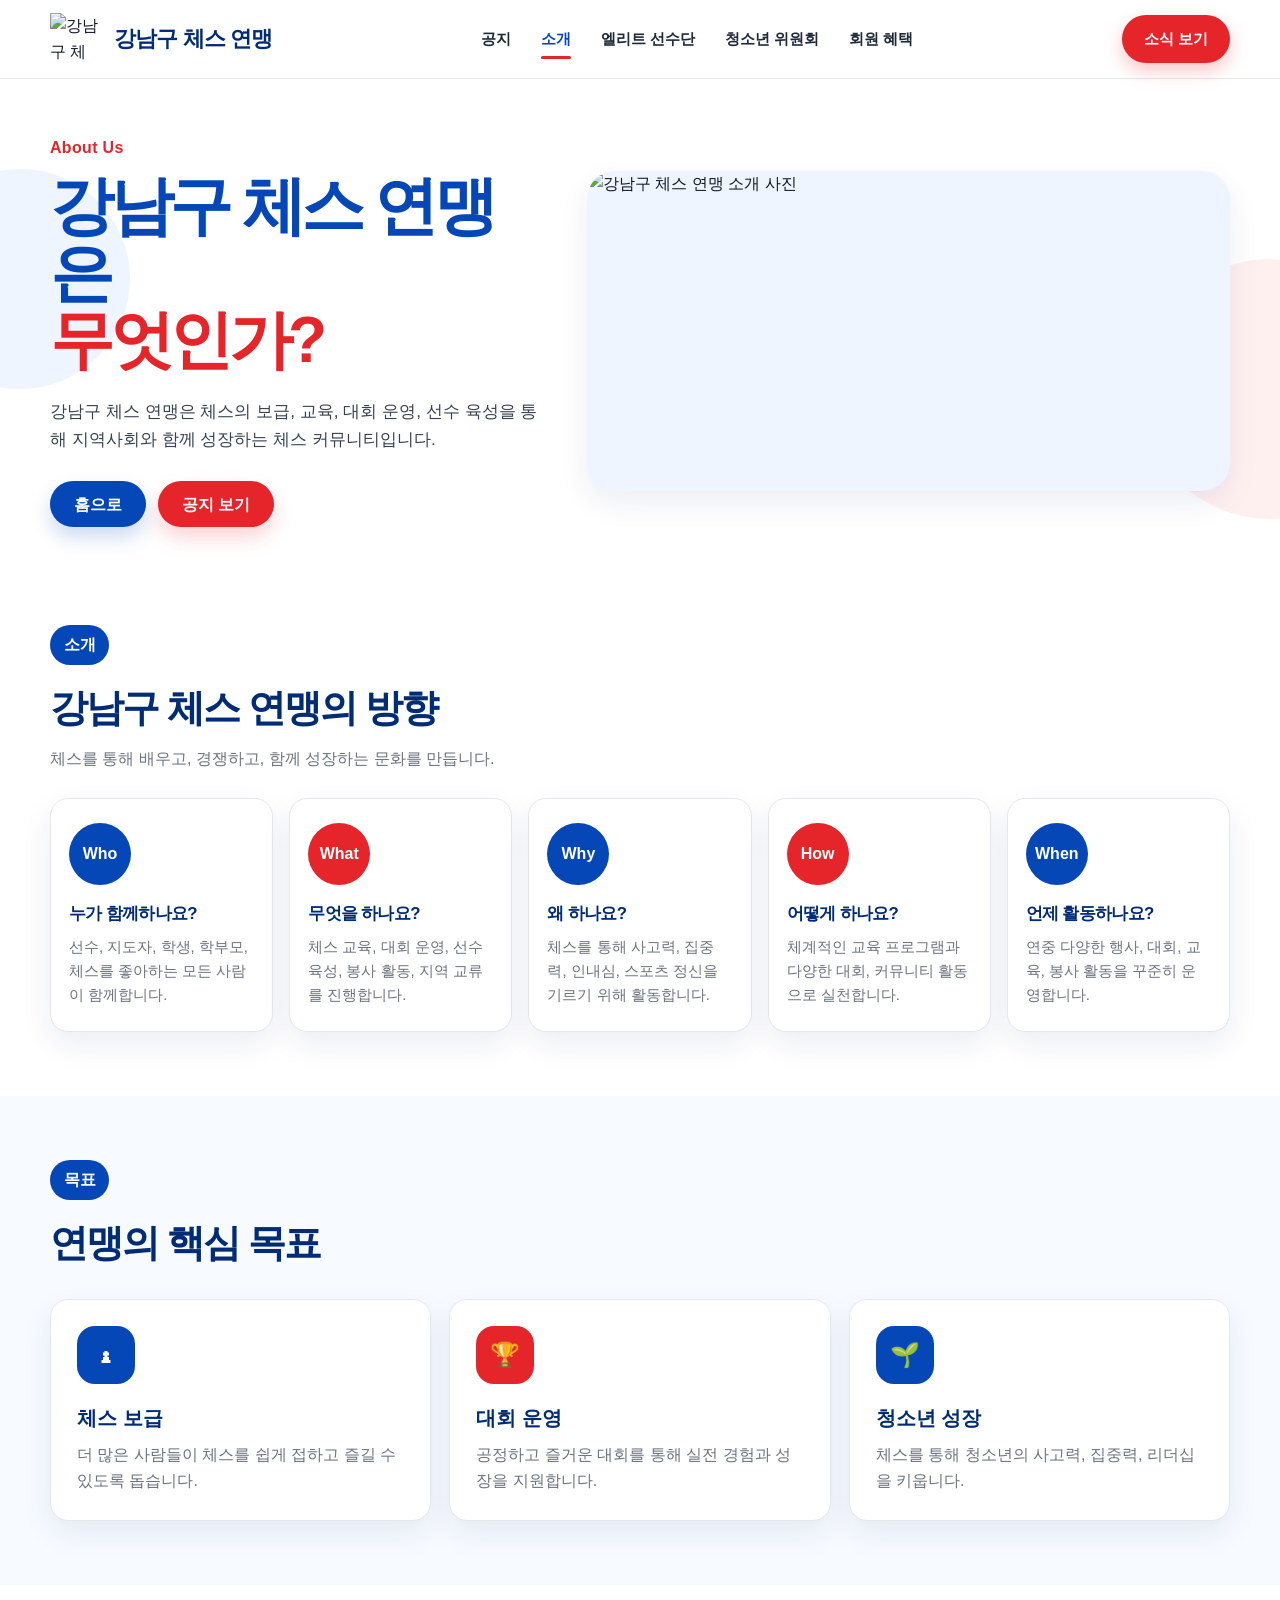
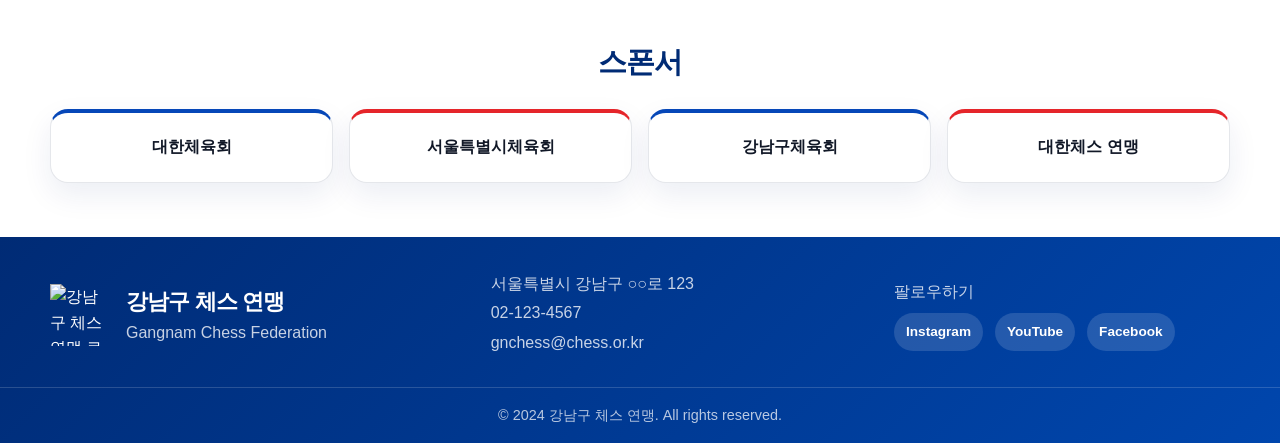
==== about.html @ 5c148f19 "basic homepagestructure" ====
<!DOCTYPE html>
<html lang="ko">
<head>
  <meta charset="UTF-8" />
  <meta name="viewport" content="width=device-width, initial-scale=1.0" />

  <title>소개 | 강남구 체스 연맹</title>

  <link rel="stylesheet" href="style.css" />
  <script defer src="script.js"></script>
</head>

<body>
  <header class="header">
    <div class="container header-inner">
      <a href="index.html" class="logo-area">
        <img src="images/logo.png" alt="강남구 체스 연맹 로고" class="logo" />
        <span class="site-title">강남구 체스 연맹</span>
      </a>

      <nav class="nav">
        <a href="notice.html">공지</a>
        <a href="about.html" class="active">소개</a>
        <a href="elite.html">엘리트 선수단</a>
        <a href="youth.html">청소년 위원회</a>
        <a href="benefits.html">회원 혜택</a>
      </nav>

      <a href="notice.html" class="header-btn">소식 보기</a>
    </div>
  </header>

  <main>
    <section class="home">
      <div class="container home-inner">
        <div class="home-text">
          <p class="eyebrow">About Us</p>

          <h1>
            강남구 체스 연맹은<br />
            <span>무엇인가?</span>
          </h1>

          <p class="home-description">
            강남구 체스 연맹은 체스의 보급, 교육, 대회 운영, 선수 육성을 통해
            지역사회와 함께 성장하는 체스 커뮤니티입니다.
          </p>

          <div class="home-buttons">
            <a href="index.html" class="btn btn-blue">홈으로</a>
            <a href="notice.html" class="btn btn-red">공지 보기</a>
          </div>
        </div>

        <div class="home-image">
          <img src="images/about.jpg" alt="강남구 체스 연맹 소개 사진" />
        </div>
      </div>
    </section>

    <section class="section about-section">
      <div class="container">
        <div class="section-header">
          <div>
            <p class="section-number">소개</p>
            <h2>강남구 체스 연맹의 방향</h2>
            <p class="section-description">
              체스를 통해 배우고, 경쟁하고, 함께 성장하는 문화를 만듭니다.
            </p>
          </div>
        </div>

        <div class="about-grid">
          <article class="about-card">
            <div class="icon-circle blue">Who</div>
            <h3>누가 함께하나요?</h3>
            <p>선수, 지도자, 학생, 학부모, 체스를 좋아하는 모든 사람이 함께합니다.</p>
          </article>

          <article class="about-card">
            <div class="icon-circle red">What</div>
            <h3>무엇을 하나요?</h3>
            <p>체스 교육, 대회 운영, 선수 육성, 봉사 활동, 지역 교류를 진행합니다.</p>
          </article>

          <article class="about-card">
            <div class="icon-circle blue">Why</div>
            <h3>왜 하나요?</h3>
            <p>체스를 통해 사고력, 집중력, 인내심, 스포츠 정신을 기르기 위해 활동합니다.</p>
          </article>

          <article class="about-card">
            <div class="icon-circle red">How</div>
            <h3>어떻게 하나요?</h3>
            <p>체계적인 교육 프로그램과 다양한 대회, 커뮤니티 활동으로 실천합니다.</p>
          </article>

          <article class="about-card">
            <div class="icon-circle blue">When</div>
            <h3>언제 활동하나요?</h3>
            <p>연중 다양한 행사, 대회, 교육, 봉사 활동을 꾸준히 운영합니다.</p>
          </article>
        </div>
      </div>
    </section>

    <section class="section benefits-section">
      <div class="container">
        <div class="section-header">
          <div>
            <p class="section-number">목표</p>
            <h2>연맹의 핵심 목표</h2>
          </div>
        </div>

        <div class="benefit-grid">
          <article class="benefit-card">
            <div class="benefit-icon blue">♟</div>
            <h3>체스 보급</h3>
            <p>더 많은 사람들이 체스를 쉽게 접하고 즐길 수 있도록 돕습니다.</p>
          </article>

          <article class="benefit-card">
            <div class="benefit-icon red">🏆</div>
            <h3>대회 운영</h3>
            <p>공정하고 즐거운 대회를 통해 실전 경험과 성장을 지원합니다.</p>
          </article>

          <article class="benefit-card">
            <div class="benefit-icon blue">🌱</div>
            <h3>청소년 성장</h3>
            <p>체스를 통해 청소년의 사고력, 집중력, 리더십을 키웁니다.</p>
          </article>
        </div>
      </div>
    </section>

    <section class="sponsors-section">
      <div class="container">
        <h2>스폰서</h2>

        <div class="sponsor-grid">
          <div class="sponsor-card">대한체육회</div>
          <div class="sponsor-card">서울특별시체육회</div>
          <div class="sponsor-card">강남구체육회</div>
          <div class="sponsor-card">대한체스 연맹</div>
        </div>
      </div>
    </section>
  </main>

  <footer class="footer">
    <div class="container footer-inner">
      <div class="footer-brand">
        <img src="images/logo.png" alt="강남구 체스 연맹 로고" />
        <div>
          <h2>강남구 체스 연맹</h2>
          <p>Gangnam Chess Federation</p>
        </div>
      </div>

      <div class="footer-info">
        <p>서울특별시 강남구 ○○로 123</p>
        <p>02-123-4567</p>
        <p>gnchess@chess.or.kr</p>
      </div>

      <div class="footer-social">
        <p>팔로우하기</p>
        <div>
          <a href="#">Instagram</a>
          <a href="#">YouTube</a>
          <a href="#">Facebook</a>
        </div>
      </div>
    </div>

    <div class="footer-bottom">
      <p>© 2024 강남구 체스 연맹. All rights reserved.</p>
    </div>
  </footer>
</body>
</html>
---- style.css ----
/* =========================
   Gangnam Chess Federation
   style.css
========================= */

:root {
  --blue: #0647b8;
  --blue-dark: #002b75;
  --blue-soft: #eef5ff;

  --red: #e5252a;
  --red-dark: #b9161c;
  --red-soft: #fff0f0;

  --black: #111827;
  --gray: #6b7280;
  --line: #e5e7eb;
  --white: #ffffff;

  --radius-sm: 12px;
  --radius-md: 18px;
  --radius-lg: 28px;

  --shadow: 0 12px 30px rgba(0, 43, 117, 0.08);
  --shadow-hover: 0 18px 45px rgba(0, 43, 117, 0.14);
}

* {
  box-sizing: border-box;
  margin: 0;
  padding: 0;
}

html {
  scroll-behavior: smooth;
}

body {
  font-family: "Pretendard", "Noto Sans KR", "Apple SD Gothic Neo", Arial, sans-serif;
  color: var(--black);
  background: #ffffff;
  line-height: 1.6;
}

img {
  display: block;
  width: 100%;
}

a {
  color: inherit;
  text-decoration: none;
}

ul {
  list-style: none;
}

.container {
  width: min(1180px, calc(100% - 40px));
  margin: 0 auto;
}

/* =========================
   Header
========================= */

.header {
  position: sticky;
  top: 0;
  z-index: 1000;
  background: rgba(255, 255, 255, 0.92);
  backdrop-filter: blur(14px);
  border-bottom: 1px solid var(--line);
}

.header-inner {
  height: 78px;
  display: flex;
  align-items: center;
  justify-content: space-between;
  gap: 28px;
}

.logo-area {
  display: flex;
  align-items: center;
  gap: 12px;
  flex-shrink: 0;
}

.logo {
  width: 52px;
  height: 52px;
  object-fit: contain;
}

.site-title {
  font-size: 1.35rem;
  font-weight: 900;
  color: var(--blue-dark);
  letter-spacing: -0.04em;
}

.nav {
  display: flex;
  align-items: center;
  gap: 30px;
  font-size: 0.95rem;
  font-weight: 700;
  color: #1f2937;
}

.nav a {
  position: relative;
  padding: 8px 0;
  transition: 0.2s ease;
}

.nav a::after {
  content: "";
  position: absolute;
  left: 50%;
  bottom: 0;
  width: 0;
  height: 3px;
  background: var(--red);
  border-radius: 99px;
  transform: translateX(-50%);
  transition: 0.2s ease;
}

.nav a:hover,
.nav a.active {
  color: var(--blue);
}

.nav a:hover::after,
.nav a.active::after {
  width: 100%;
}

.header-btn {
  background: var(--red);
  color: var(--white);
  padding: 12px 22px;
  border-radius: 999px;
  font-size: 0.95rem;
  font-weight: 800;
  box-shadow: 0 8px 18px rgba(229, 37, 42, 0.25);
  transition: 0.2s ease;
  white-space: nowrap;
}

.header-btn:hover {
  background: var(--red-dark);
  transform: translateY(-2px);
}

/* =========================
   Buttons
========================= */

.btn {
  display: inline-flex;
  align-items: center;
  justify-content: center;
  min-height: 46px;
  padding: 0 22px;
  border-radius: 999px;
  font-weight: 800;
  transition: 0.2s ease;
  border: 2px solid transparent;
}

.btn-blue {
  background: var(--blue);
  color: var(--white);
  box-shadow: 0 10px 20px rgba(6, 71, 184, 0.2);
}

.btn-blue:hover {
  background: var(--blue-dark);
  transform: translateY(-2px);
}

.btn-red {
  background: var(--red);
  color: var(--white);
  box-shadow: 0 10px 20px rgba(229, 37, 42, 0.2);
}

.btn-red:hover {
  background: var(--red-dark);
  transform: translateY(-2px);
}

.text-link {
  display: inline-flex;
  margin-top: 14px;
  font-weight: 800;
  color: var(--blue);
}

/* =========================
   Home
========================= */

.home {
  position: relative;
  padding: 56px 0 34px;
  overflow: hidden;
}

.home::before {
  content: "";
  position: absolute;
  top: 90px;
  left: -90px;
  width: 220px;
  height: 220px;
  background: var(--blue-soft);
  border-radius: 50%;
  z-index: -1;
}

.home::after {
  content: "";
  position: absolute;
  right: -120px;
  top: 180px;
  width: 260px;
  height: 260px;
  background: var(--red-soft);
  border-radius: 50%;
  z-index: -1;
}

.home-inner {
  display: grid;
  grid-template-columns: 0.95fr 1.25fr;
  align-items: center;
  gap: 48px;
}

.eyebrow {
  color: var(--red);
  font-weight: 900;
  margin-bottom: 12px;
  letter-spacing: 0.02em;
}

.home h1 {
  font-size: clamp(2.5rem, 5vw, 5.2rem);
  line-height: 1.05;
  letter-spacing: -0.07em;
  color: var(--blue);
  margin-bottom: 24px;
}

.home h1 span {
  color: var(--red);
}

.home-description {
  max-width: 520px;
  color: #374151;
  font-size: 1.08rem;
  margin-bottom: 28px;
}

.home-buttons {
  display: flex;
  gap: 12px;
  flex-wrap: wrap;
}

.home-image {
  border-radius: var(--radius-lg);
  overflow: hidden;
  box-shadow: var(--shadow);
  min-height: 320px;
  background: var(--blue-soft);
}

.home-image img {
  height: 100%;
  min-height: 320px;
  object-fit: cover;
}

/* =========================
   Section Common
========================= */

.section {
  padding: 64px 0;
}

.section-header {
  display: flex;
  justify-content: space-between;
  align-items: end;
  gap: 24px;
  margin-bottom: 26px;
}

.section-number {
  display: inline-flex;
  align-items: center;
  padding: 7px 14px;
  margin-bottom: 12px;
  background: var(--blue);
  color: var(--white);
  border-radius: 999px;
  font-weight: 900;
  letter-spacing: -0.03em;
}

.section-header h2 {
  font-size: clamp(1.7rem, 3vw, 2.4rem);
  color: var(--blue-dark);
  letter-spacing: -0.05em;
}

.section-description {
  color: var(--gray);
  margin-top: 8px;
}

.more-link {
  font-weight: 800;
  color: var(--blue);
  white-space: nowrap;
}

/* =========================
   Notice First
========================= */

.notice-section {
  background: linear-gradient(180deg, #ffffff 0%, #f8fbff 100%);
  padding-top: 46px;
}

.notice-scroll {
  display: flex;
  gap: 18px;
  overflow-x: auto;
  padding: 8px 4px 22px;
  scroll-snap-type: x mandatory;
  cursor: grab;
}

.notice-scroll:active {
  cursor: grabbing;
}

.notice-scroll::-webkit-scrollbar {
  height: 9px;
}

.notice-scroll::-webkit-scrollbar-track {
  background: #edf2ff;
  border-radius: 999px;
}

.notice-scroll::-webkit-scrollbar-thumb {
  background: var(--blue);
  border-radius: 999px;
}

.notice-card {
  min-width: 320px;
  max-width: 320px;
  scroll-snap-align: start;
  background: var(--white);
  border: 1px solid #dce7ff;
  border-radius: var(--radius-md);
  padding: 24px;
  box-shadow: var(--shadow);
  transition: 0.2s ease;
}

.notice-card:hover {
  transform: translateY(-5px);
  box-shadow: var(--shadow-hover);
}

.notice-card.highlight {
  background: linear-gradient(135deg, var(--blue) 0%, var(--blue-dark) 100%);
  color: var(--white);
  border-color: var(--blue);
}

.notice-card.highlight p,
.notice-card.highlight .notice-meta {
  color: rgba(255, 255, 255, 0.82);
}

.notice-tag {
  display: inline-flex;
  margin-bottom: 14px;
  padding: 6px 12px;
  background: var(--red);
  color: var(--white);
  border-radius: 999px;
  font-size: 0.8rem;
  font-weight: 900;
}

.notice-card h3 {
  font-size: 1.2rem;
  letter-spacing: -0.04em;
  margin-bottom: 10px;
}

.notice-card p {
  color: var(--gray);
  font-size: 0.95rem;
  min-height: 72px;
}

.notice-meta {
  display: flex;
  justify-content: space-between;
  align-items: center;
  margin-top: 18px;
  color: var(--gray);
  font-size: 0.9rem;
}

.notice-meta a {
  color: var(--red);
  font-weight: 900;
}

/* =========================
   About
========================= */

.about-section {
  background: var(--white);
}

.about-grid {
  display: grid;
  grid-template-columns: repeat(5, 1fr);
  gap: 16px;
}

.about-card {
  background: var(--white);
  border: 1px solid var(--line);
  border-radius: var(--radius-md);
  padding: 24px 18px;
  box-shadow: var(--shadow);
  transition: 0.2s ease;
}

.about-card:hover {
  transform: translateY(-5px);
  border-color: #bed3ff;
}

.icon-circle {
  width: 62px;
  height: 62px;
  display: grid;
  place-items: center;
  margin-bottom: 16px;
  border-radius: 50%;
  color: var(--white);
  font-weight: 900;
}

.icon-circle.blue {
  background: var(--blue);
}

.icon-circle.red {
  background: var(--red);
}

.about-card h3 {
  font-size: 1.05rem;
  color: var(--blue-dark);
  margin-bottom: 8px;
  letter-spacing: -0.04em;
}

.about-card p {
  color: var(--gray);
  font-size: 0.93rem;
}

/* =========================
   Elite
========================= */

.elite-section {
  background: #f7faff;
}

.elite-layout {
  display: grid;
  grid-template-columns: 0.9fr 1.1fr;
  gap: 22px;
}

.card {
  background: var(--white);
  border: 1px solid var(--line);
  border-radius: var(--radius-md);
  overflow: hidden;
  box-shadow: var(--shadow);
}

.elite-intro img {
  height: 250px;
  object-fit: cover;
}

.card-content {
  padding: 22px;
}

.card-content h3 {
  color: var(--blue-dark);
  font-size: 1.35rem;
  margin-bottom: 8px;
  letter-spacing: -0.04em;
}

.card-content p {
  color: var(--gray);
}

.record-box {
  padding: 24px;
}

.record-box h3 {
  color: var(--blue-dark);
  font-size: 1.35rem;
  margin-bottom: 18px;
}

.record-grid {
  display: grid;
  grid-template-columns: repeat(3, 1fr);
  gap: 14px;
}

.record-card {
  border: 1px solid #dce7ff;
  border-radius: var(--radius-md);
  padding: 20px;
  background: linear-gradient(180deg, #ffffff 0%, #f7faff 100%);
}

.record-card h4 {
  color: var(--blue);
  font-size: 1.1rem;
  margin-bottom: 12px;
}

.record-card li {
  color: var(--gray);
  font-size: 0.92rem;
  margin-bottom: 6px;
}

.record-card:nth-child(2) h4 {
  color: var(--red);
}

/* =========================
   Youth
========================= */

.youth-section {
  background: var(--white);
}

.youth-layout {
  display: grid;
  grid-template-columns: repeat(2, 1fr);
  gap: 22px;
}

.youth-card img {
  height: 240px;
  object-fit: cover;
}

.mini-tag {
  display: inline-flex;
  padding: 6px 12px;
  background: var(--red-soft);
  color: var(--red);
  border-radius: 999px;
  font-size: 0.85rem;
  font-weight: 900;
  margin-bottom: 12px;
}

/* =========================
   Benefits
========================= */

.benefits-section {
  background: #f7faff;
}

.benefit-grid {
  display: grid;
  grid-template-columns: repeat(3, 1fr);
  gap: 18px;
}

.benefit-card {
  background: var(--white);
  border: 1px solid var(--line);
  border-radius: var(--radius-md);
  padding: 26px;
  box-shadow: var(--shadow);
  transition: 0.2s ease;
}

.benefit-card:hover {
  transform: translateY(-5px);
  box-shadow: var(--shadow-hover);
}

.benefit-icon {
  width: 58px;
  height: 58px;
  display: grid;
  place-items: center;
  border-radius: 18px;
  color: var(--white);
  font-size: 1.5rem;
  margin-bottom: 18px;
}

.benefit-icon.blue {
  background: var(--blue);
}

.benefit-icon.red {
  background: var(--red);
}

.benefit-card h3 {
  color: var(--blue-dark);
  font-size: 1.25rem;
  margin-bottom: 8px;
}

.benefit-card p {
  color: var(--gray);
}

/* =========================
   QR
========================= */

.qr-section {
  padding-top: 42px;
  background: var(--white);
}

.qr-box {
  display: flex;
  align-items: center;
  justify-content: space-between;
  gap: 30px;
  background: linear-gradient(135deg, var(--blue-soft), #ffffff);
  border: 1px solid #dce7ff;
  border-radius: var(--radius-lg);
  padding: 34px;
  box-shadow: var(--shadow);
}

.qr-box h2 {
  color: var(--blue-dark);
  font-size: 1.8rem;
  letter-spacing: -0.04em;
  margin-bottom: 8px;
}

.qr-box p {
  color: var(--gray);
}

.qr-content {
  display: flex;
  align-items: center;
  gap: 18px;
  flex-shrink: 0;
}

.qr-content img {
  width: 120px;
  height: 120px;
  object-fit: cover;
  background: var(--white);
  border-radius: 16px;
  padding: 8px;
  border: 1px solid var(--line);
}

/* =========================
   Sponsors
========================= */

.sponsors-section {
  padding: 54px 0;
  background: #ffffff;
}

.sponsors-section h2 {
  text-align: center;
  font-size: 1.8rem;
  color: var(--blue-dark);
  margin-bottom: 24px;
  letter-spacing: -0.04em;
}

.sponsor-grid {
  display: grid;
  grid-template-columns: repeat(4, 1fr);
  gap: 16px;
}

.sponsor-card {
  min-height: 74px;
  display: grid;
  place-items: center;
  background: var(--white);
  border: 1px solid var(--line);
  border-radius: var(--radius-md);
  color: var(--black);
  font-weight: 900;
  box-shadow: var(--shadow);
}

.sponsor-card:nth-child(odd) {
  border-top: 4px solid var(--blue);
}

.sponsor-card:nth-child(even) {
  border-top: 4px solid var(--red);
}

/* =========================
   Footer
========================= */

.footer {
  background: linear-gradient(135deg, var(--blue-dark), #0046ad);
  color: var(--white);
  padding-top: 34px;
}

.footer-inner {
  display: grid;
  grid-template-columns: 1.1fr 1fr 0.9fr;
  gap: 30px;
  align-items: center;
  padding-bottom: 28px;
}

.footer-brand {
  display: flex;
  align-items: center;
  gap: 14px;
}

.footer-brand img {
  width: 62px;
  height: 62px;
  object-fit: contain;
}

.footer-brand h2 {
  font-size: 1.4rem;
  letter-spacing: -0.04em;
}

.footer-brand p,
.footer-info p,
.footer-social p {
  color: rgba(255, 255, 255, 0.78);
}

.footer-info p {
  margin-bottom: 4px;
}

.footer-social div {
  display: flex;
  gap: 12px;
  flex-wrap: wrap;
  margin-top: 8px;
}

.footer-social a {
  font-size: 0.85rem;
  font-weight: 800;
  color: var(--white);
  background: rgba(255, 255, 255, 0.14);
  padding: 8px 12px;
  border-radius: 999px;
}

.footer-bottom {
  border-top: 1px solid rgba(255, 255, 255, 0.16);
  text-align: center;
  padding: 16px 0;
  font-size: 0.9rem;
  color: rgba(255, 255, 255, 0.72);
}

/* =========================
   Responsive
========================= */

@media (max-width: 980px) {
  .header-inner {
    height: auto;
    padding: 16px 0;
    flex-wrap: wrap;
  }

  .nav {
    order: 3;
    width: 100%;
    overflow-x: auto;
    gap: 20px;
    padding-top: 10px;
  }

  .home-inner,
  .elite-layout,
  .youth-layout,
  .qr-box,
  .footer-inner {
    grid-template-columns: 1fr;
  }

  .about-grid {
    grid-template-columns: repeat(2, 1fr);
  }

  .record-grid,
  .benefit-grid,
  .sponsor-grid {
    grid-template-columns: repeat(2, 1fr);
  }

  .qr-box {
    display: grid;
  }
}

@media (max-width: 640px) {
  .container {
    width: min(100% - 28px, 1180px);
  }

  .site-title {
    font-size: 1.1rem;
  }

  .logo {
    width: 44px;
    height: 44px;
  }

  .header-btn {
    padding: 10px 16px;
    font-size: 0.85rem;
  }

  .home {
    padding-top: 36px;
  }

  .home h1 {
    font-size: 2.6rem;
  }

  .home-description {
    font-size: 1rem;
  }

  .notice-card {
    min-width: 270px;
    max-width: 270px;
  }

  .about-grid,
  .record-grid,
  .benefit-grid,
  .sponsor-grid {
    grid-template-columns: 1fr;
  }

  .section {
    padding: 48px 0;
  }

  .section-header {
    display: block;
  }

  .more-link {
    display: inline-flex;
    margin-top: 12px;
  }

  .qr-content {
    align-items: flex-start;
    flex-direction: column;
  }

  .qr-content img {
    width: 110px;
    height: 110px;
  }
}
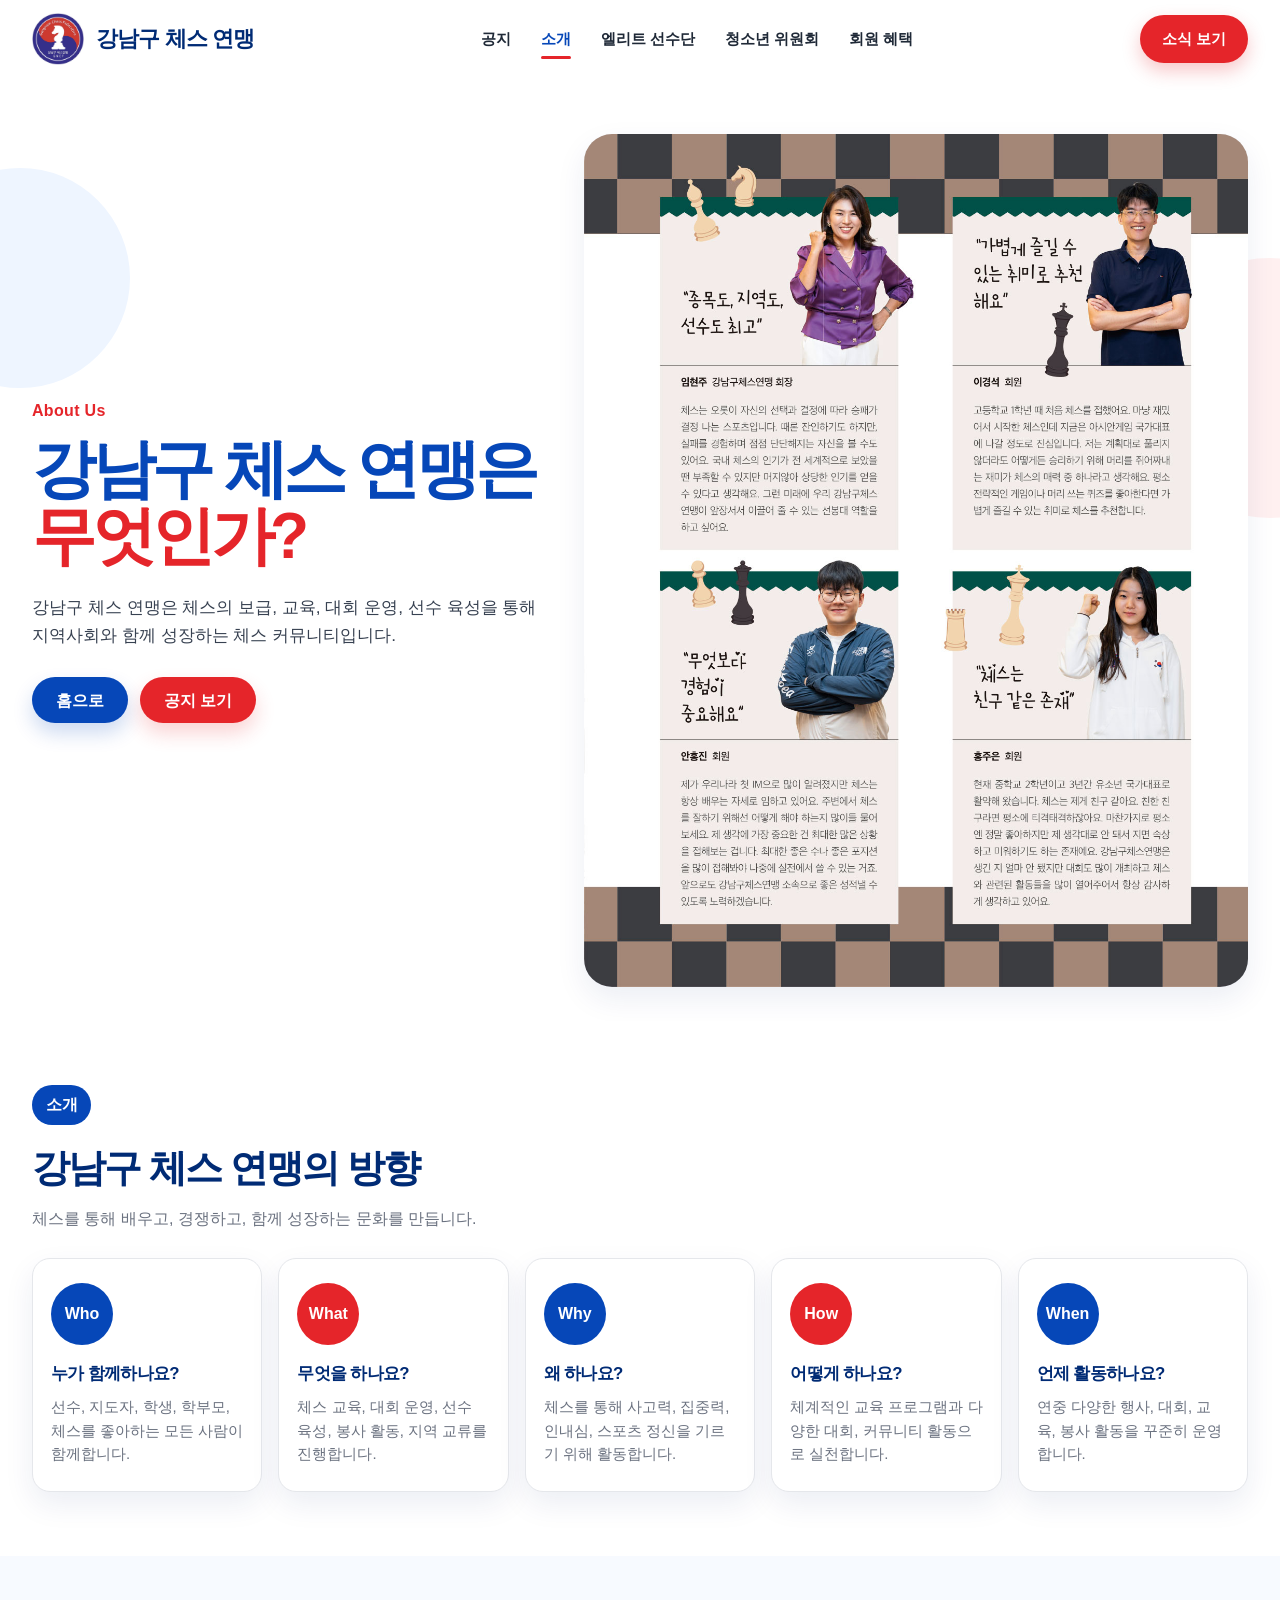
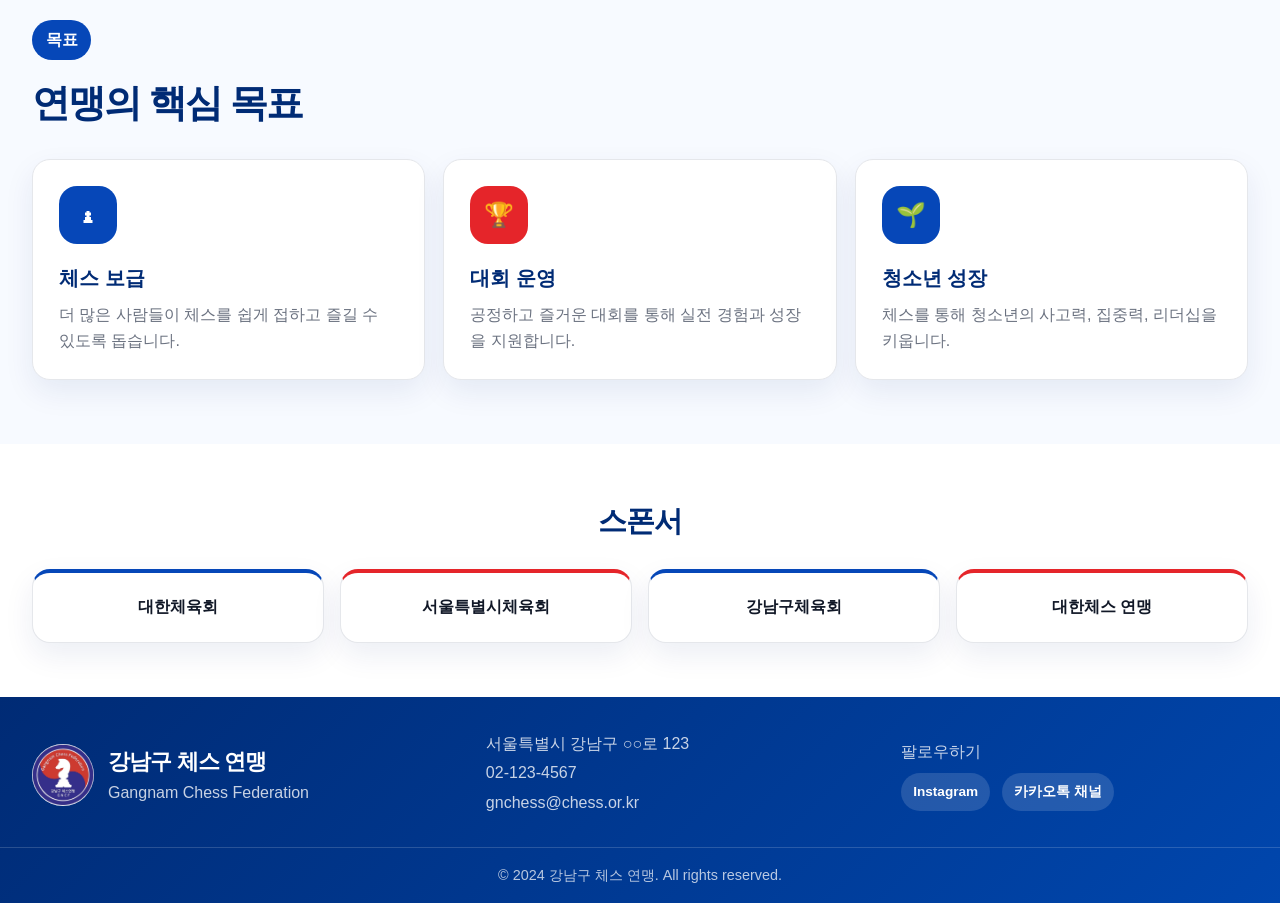
==== commit 349ba457: "전한아솔 수정 1차" ====
--- a/about.html
+++ b/about.html
@@ -52,8 +52,8 @@
           </div>
         </div>
 
-        <div class="home-image">
-          <img src="images/about.jpg" alt="강남구 체스 연맹 소개 사진" />
+        <div class="home-image about-home-image">
+          <img src="images/info.jpg" alt="강남구 체스 연맹 소개 사진" />
         </div>
       </div>
     </section>
@@ -168,9 +168,21 @@
       <div class="footer-social">
         <p>팔로우하기</p>
         <div>
-          <a href="#">Instagram</a>
-          <a href="#">YouTube</a>
-          <a href="#">Facebook</a>
+          <a
+            href="https://www.instagram.com/gangnamgu_chess_federation/"
+            target="_blank"
+            rel="noopener noreferrer"
+          >
+            Instagram
+          </a>
+
+          <a
+            href="https://pf.kakao.com/_JBQDG"
+            target="_blank"
+            rel="noopener noreferrer"
+          >
+            카카오톡 채널
+          </a>
         </div>
       </div>
     </div>
--- a/style.css
+++ b/style.css
@@ -57,29 +57,62 @@
 }
 
 .container {
-  width: min(1180px, calc(100% - 40px));
+  width: min(1400px, calc(100% - 64px));
   margin: 0 auto;
 }
 
-/* =========================
-   Header
-========================= */
-
-.header {
-  position: sticky;
-  top: 0;
-  z-index: 1000;
-  background: rgba(255, 255, 255, 0.92);
-  backdrop-filter: blur(14px);
-  border-bottom: 1px solid var(--line);
-}
-
 .header-inner {
-  height: 78px;
+  min-height: 78px;
   display: flex;
   align-items: center;
   justify-content: space-between;
   gap: 28px;
+}
+
+.home-inner {
+  display: grid;
+  grid-template-columns: minmax(0, 1.15fr) minmax(0, 1fr);
+  align-items: center;
+  gap: 64px;
+}
+
+.home h1 {
+  font-size: clamp(2.5rem, 5vw, 5.2rem);
+  line-height: 1.05;
+  letter-spacing: -0.07em;
+  color: var(--blue);
+  margin-bottom: 24px;
+  white-space: nowrap;
+}
+
+.home-description {
+  max-width: 680px;
+  color: #374151;
+  font-size: 1.08rem;
+  margin-bottom: 28px;
+}
+
+@media (max-width: 980px) {
+  .header-inner {
+    height: auto;
+    padding: 16px 0;
+    flex-wrap: wrap;
+  }
+
+  .home-inner {
+    grid-template-columns: 1fr;
+    gap: 32px;
+  }
+
+  .home h1 {
+    white-space: normal;
+  }
+}
+
+@media (max-width: 640px) {
+  .container {
+    width: calc(100% - 28px);
+  }
 }
 
 .logo-area {
@@ -781,7 +814,8 @@
 .footer-brand img {
   width: 62px;
   height: 62px;
-  object-fit: contain;
+  object-fit: cover;
+  border-radius: 50%;
 }
 
 .footer-brand h2 {
@@ -930,4 +964,18 @@
     width: 110px;
     height: 110px;
   }
+
+  /* 소개 페이지 대표 이미지 크기 조절 */
+.about-home-image {
+  max-width: 430px;
+  min-height: 0;
+  justify-self: end;
+}
+
+.about-home-image img {
+  width: 100%;
+  height: auto;
+  min-height: 0;
+  object-fit: contain;
+}
 }
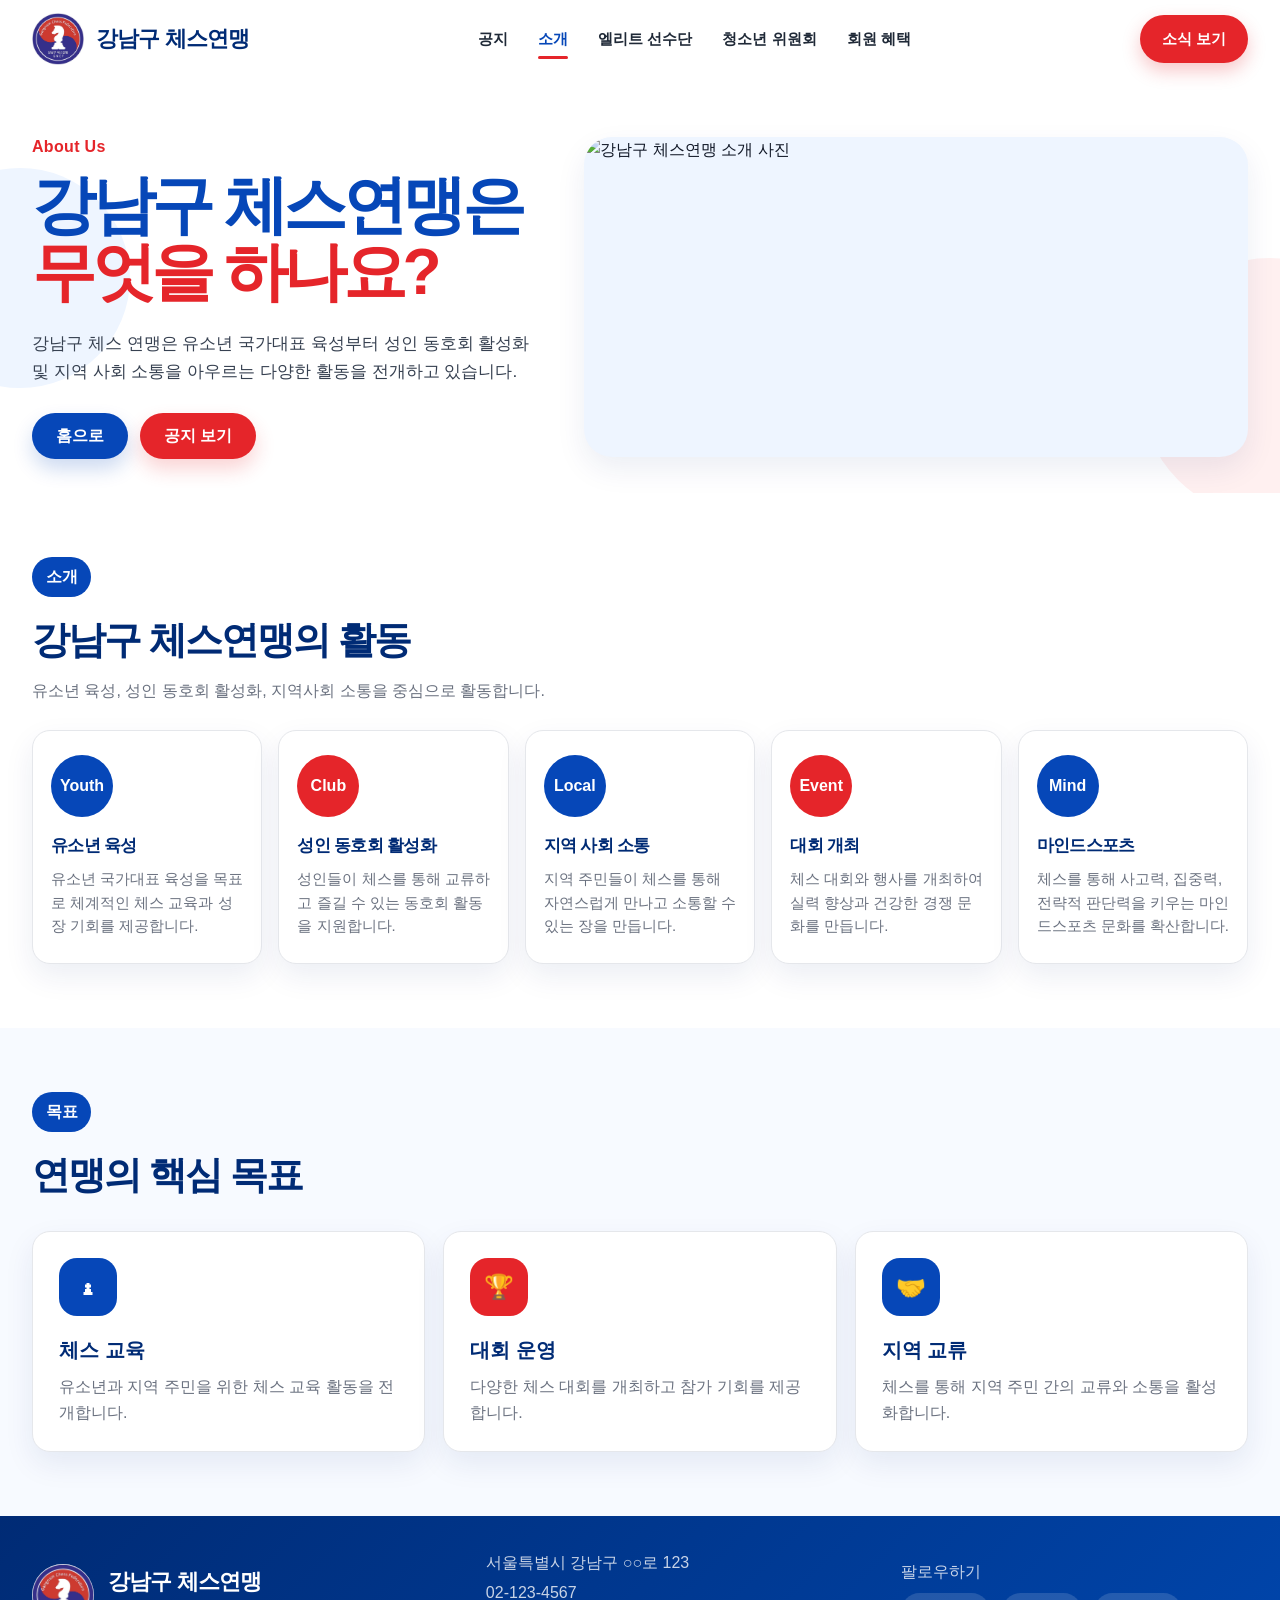
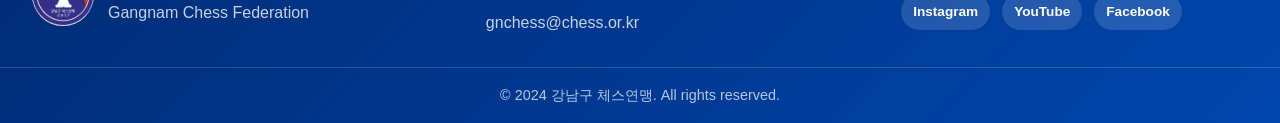
==== commit 7177177a: "editing information and images from the homepage" ====
--- a/about.html
+++ b/about.html
@@ -4,7 +4,7 @@
   <meta charset="UTF-8" />
   <meta name="viewport" content="width=device-width, initial-scale=1.0" />
 
-  <title>소개 | 강남구 체스 연맹</title>
+  <title>소개 | 강남구 체스연맹</title>
 
   <link rel="stylesheet" href="style.css" />
   <script defer src="script.js"></script>
@@ -14,8 +14,8 @@
   <header class="header">
     <div class="container header-inner">
       <a href="index.html" class="logo-area">
-        <img src="images/logo.png" alt="강남구 체스 연맹 로고" class="logo" />
-        <span class="site-title">강남구 체스 연맹</span>
+        <img src="images/logo.png" alt="강남구 체스연맹 로고" class="logo" />
+        <span class="site-title">강남구 체스연맹</span>
       </a>
 
       <nav class="nav">
@@ -37,13 +37,13 @@
           <p class="eyebrow">About Us</p>
 
           <h1>
-            강남구 체스 연맹은<br />
-            <span>무엇인가?</span>
+            강남구 체스연맹은<br />
+            <span>무엇을 하나요?</span>
           </h1>
 
           <p class="home-description">
-            강남구 체스 연맹은 체스의 보급, 교육, 대회 운영, 선수 육성을 통해
-            지역사회와 함께 성장하는 체스 커뮤니티입니다.
+            강남구 체스 연맹은 유소년 국가대표 육성부터 성인 동호회 활성화 및
+            지역 사회 소통을 아우르는 다양한 활동을 전개하고 있습니다.
           </p>
 
           <div class="home-buttons">
@@ -52,8 +52,8 @@
           </div>
         </div>
 
-        <div class="home-image about-home-image">
-          <img src="images/info.jpg" alt="강남구 체스 연맹 소개 사진" />
+        <div class="home-image">
+          <img src="images/about.jpg" alt="강남구 체스연맹 소개 사진" />
         </div>
       </div>
     </section>
@@ -63,42 +63,52 @@
         <div class="section-header">
           <div>
             <p class="section-number">소개</p>
-            <h2>강남구 체스 연맹의 방향</h2>
+            <h2>강남구 체스연맹의 활동</h2>
             <p class="section-description">
-              체스를 통해 배우고, 경쟁하고, 함께 성장하는 문화를 만듭니다.
+              유소년 육성, 성인 동호회 활성화, 지역사회 소통을 중심으로 활동합니다.
             </p>
           </div>
         </div>
 
         <div class="about-grid">
           <article class="about-card">
-            <div class="icon-circle blue">Who</div>
-            <h3>누가 함께하나요?</h3>
-            <p>선수, 지도자, 학생, 학부모, 체스를 좋아하는 모든 사람이 함께합니다.</p>
+            <div class="icon-circle blue">Youth</div>
+            <h3>유소년 육성</h3>
+            <p>
+              유소년 국가대표 육성을 목표로 체계적인 체스 교육과 성장 기회를 제공합니다.
+            </p>
           </article>
 
           <article class="about-card">
-            <div class="icon-circle red">What</div>
-            <h3>무엇을 하나요?</h3>
-            <p>체스 교육, 대회 운영, 선수 육성, 봉사 활동, 지역 교류를 진행합니다.</p>
+            <div class="icon-circle red">Club</div>
+            <h3>성인 동호회 활성화</h3>
+            <p>
+              성인들이 체스를 통해 교류하고 즐길 수 있는 동호회 활동을 지원합니다.
+            </p>
           </article>
 
           <article class="about-card">
-            <div class="icon-circle blue">Why</div>
-            <h3>왜 하나요?</h3>
-            <p>체스를 통해 사고력, 집중력, 인내심, 스포츠 정신을 기르기 위해 활동합니다.</p>
+            <div class="icon-circle blue">Local</div>
+            <h3>지역 사회 소통</h3>
+            <p>
+              지역 주민들이 체스를 통해 자연스럽게 만나고 소통할 수 있는 장을 만듭니다.
+            </p>
           </article>
 
           <article class="about-card">
-            <div class="icon-circle red">How</div>
-            <h3>어떻게 하나요?</h3>
-            <p>체계적인 교육 프로그램과 다양한 대회, 커뮤니티 활동으로 실천합니다.</p>
+            <div class="icon-circle red">Event</div>
+            <h3>대회 개최</h3>
+            <p>
+              체스 대회와 행사를 개최하여 실력 향상과 건강한 경쟁 문화를 만듭니다.
+            </p>
           </article>
 
           <article class="about-card">
-            <div class="icon-circle blue">When</div>
-            <h3>언제 활동하나요?</h3>
-            <p>연중 다양한 행사, 대회, 교육, 봉사 활동을 꾸준히 운영합니다.</p>
+            <div class="icon-circle blue">Mind</div>
+            <h3>마인드스포츠</h3>
+            <p>
+              체스를 통해 사고력, 집중력, 전략적 판단력을 키우는 마인드스포츠 문화를 확산합니다.
+            </p>
           </article>
         </div>
       </div>
@@ -116,34 +126,21 @@
         <div class="benefit-grid">
           <article class="benefit-card">
             <div class="benefit-icon blue">♟</div>
-            <h3>체스 보급</h3>
-            <p>더 많은 사람들이 체스를 쉽게 접하고 즐길 수 있도록 돕습니다.</p>
+            <h3>체스 교육</h3>
+            <p>유소년과 지역 주민을 위한 체스 교육 활동을 전개합니다.</p>
           </article>
 
           <article class="benefit-card">
             <div class="benefit-icon red">🏆</div>
             <h3>대회 운영</h3>
-            <p>공정하고 즐거운 대회를 통해 실전 경험과 성장을 지원합니다.</p>
+            <p>다양한 체스 대회를 개최하고 참가 기회를 제공합니다.</p>
           </article>
 
           <article class="benefit-card">
-            <div class="benefit-icon blue">🌱</div>
-            <h3>청소년 성장</h3>
-            <p>체스를 통해 청소년의 사고력, 집중력, 리더십을 키웁니다.</p>
+            <div class="benefit-icon blue">🤝</div>
+            <h3>지역 교류</h3>
+            <p>체스를 통해 지역 주민 간의 교류와 소통을 활성화합니다.</p>
           </article>
-        </div>
-      </div>
-    </section>
-
-    <section class="sponsors-section">
-      <div class="container">
-        <h2>스폰서</h2>
-
-        <div class="sponsor-grid">
-          <div class="sponsor-card">대한체육회</div>
-          <div class="sponsor-card">서울특별시체육회</div>
-          <div class="sponsor-card">강남구체육회</div>
-          <div class="sponsor-card">대한체스 연맹</div>
         </div>
       </div>
     </section>
@@ -152,9 +149,9 @@
   <footer class="footer">
     <div class="container footer-inner">
       <div class="footer-brand">
-        <img src="images/logo.png" alt="강남구 체스 연맹 로고" />
+        <img src="images/logo.png" alt="강남구 체스연맹 로고" />
         <div>
-          <h2>강남구 체스 연맹</h2>
+          <h2>강남구 체스연맹</h2>
           <p>Gangnam Chess Federation</p>
         </div>
       </div>
@@ -168,27 +165,15 @@
       <div class="footer-social">
         <p>팔로우하기</p>
         <div>
-          <a
-            href="https://www.instagram.com/gangnamgu_chess_federation/"
-            target="_blank"
-            rel="noopener noreferrer"
-          >
-            Instagram
-          </a>
-
-          <a
-            href="https://pf.kakao.com/_JBQDG"
-            target="_blank"
-            rel="noopener noreferrer"
-          >
-            카카오톡 채널
-          </a>
+          <a href="#">Instagram</a>
+          <a href="#">YouTube</a>
+          <a href="#">Facebook</a>
         </div>
       </div>
     </div>
 
     <div class="footer-bottom">
-      <p>© 2024 강남구 체스 연맹. All rights reserved.</p>
+      <p>© 2024 강남구 체스연맹. All rights reserved.</p>
     </div>
   </footer>
 </body>
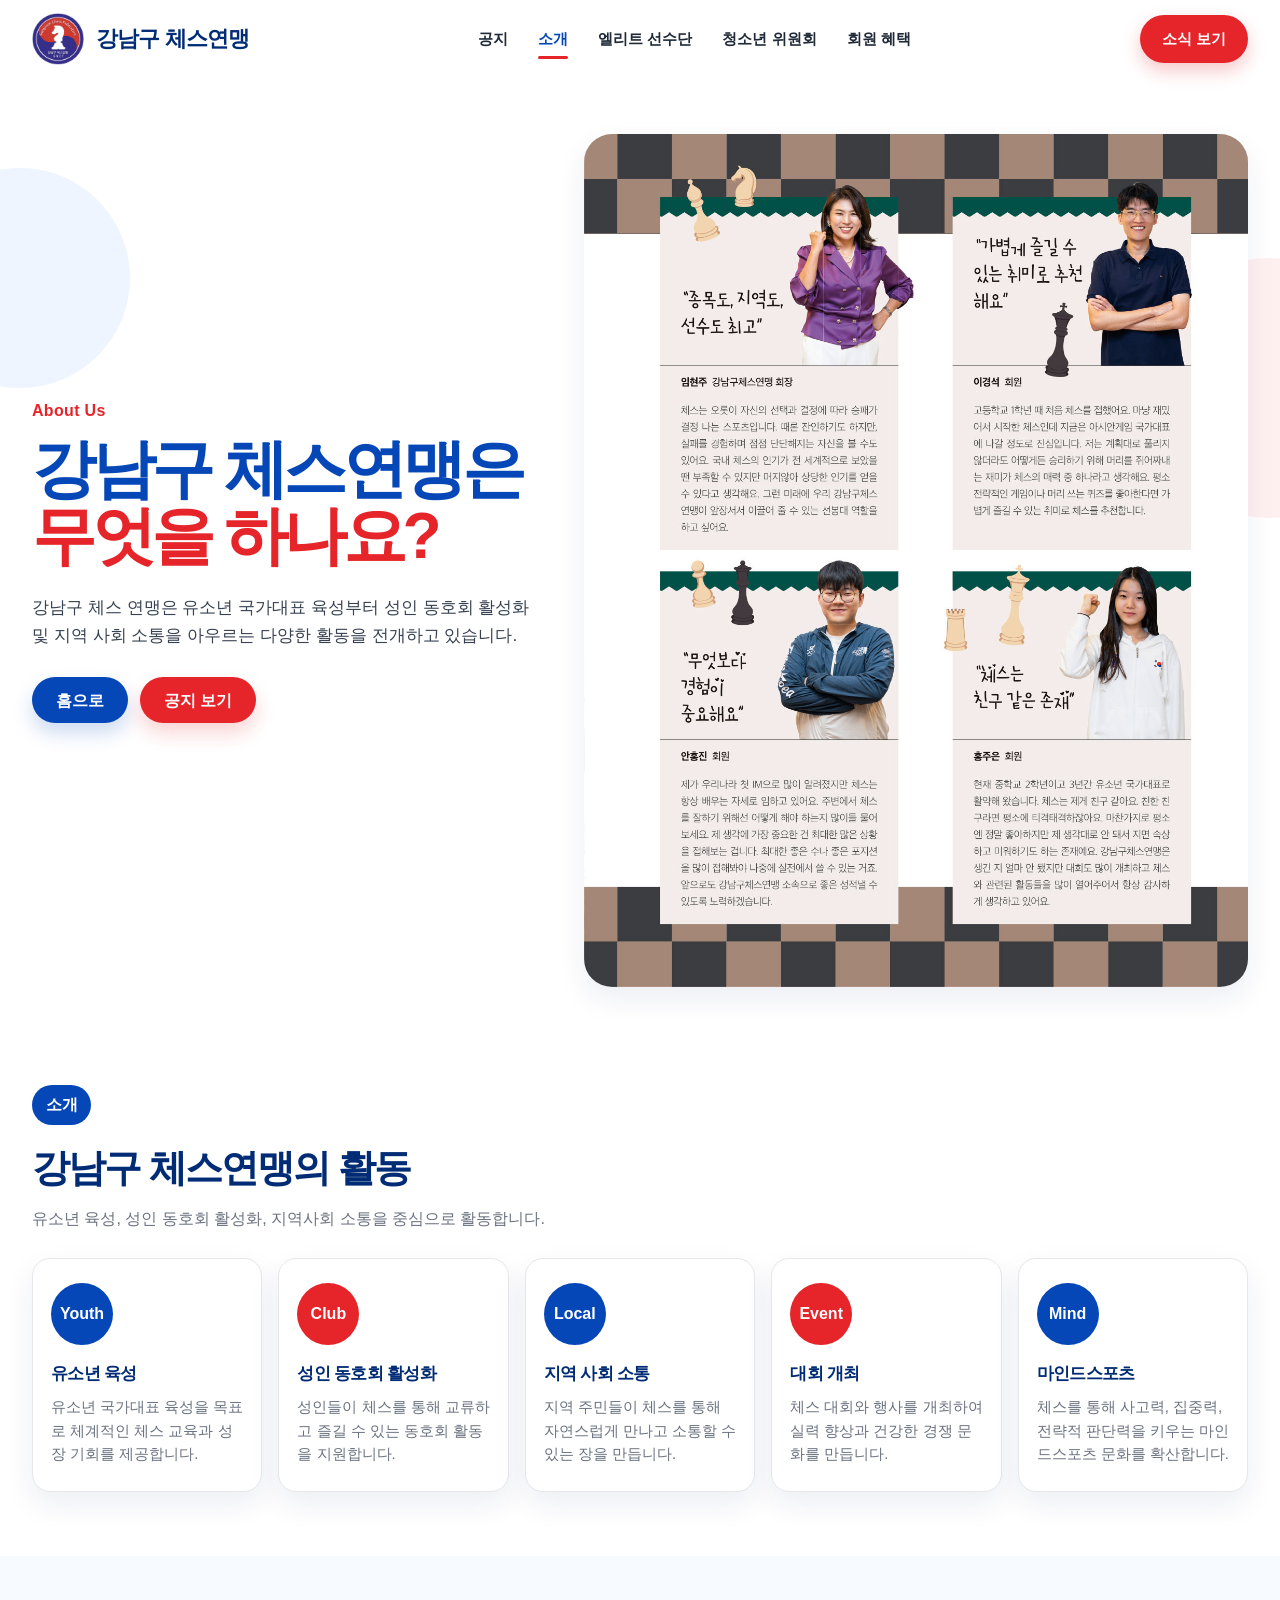
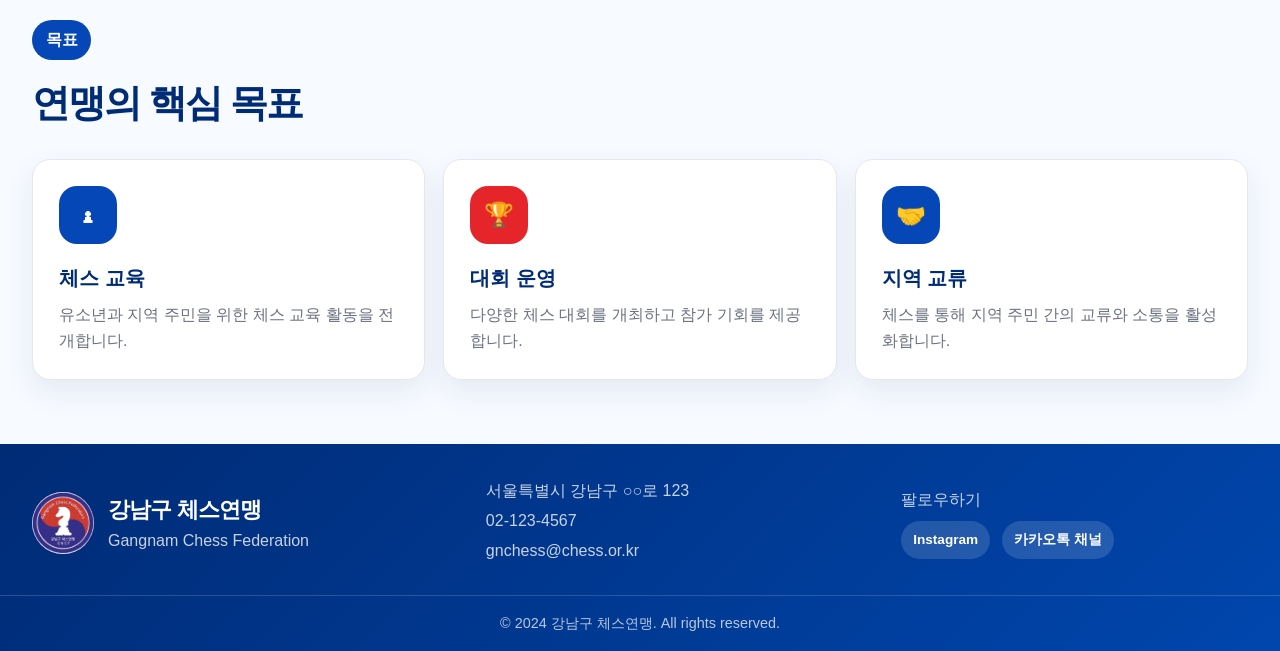
==== commit b8029187: "Merge main into asol and resolve conflicts" ====
--- a/about.html
+++ b/about.html
@@ -52,8 +52,8 @@
           </div>
         </div>
 
-        <div class="home-image">
-          <img src="images/about.jpg" alt="강남구 체스연맹 소개 사진" />
+        <div class="home-image about-home-image">
+          <img src="images/info.jpg" alt="강남구 체스 연맹 소개 사진" />
         </div>
       </div>
     </section>
@@ -165,9 +165,21 @@
       <div class="footer-social">
         <p>팔로우하기</p>
         <div>
-          <a href="#">Instagram</a>
-          <a href="#">YouTube</a>
-          <a href="#">Facebook</a>
+          <a
+            href="https://www.instagram.com/gangnamgu_chess_federation/"
+            target="_blank"
+            rel="noopener noreferrer"
+          >
+            Instagram
+          </a>
+
+          <a
+            href="https://pf.kakao.com/_JBQDG"
+            target="_blank"
+            rel="noopener noreferrer"
+          >
+            카카오톡 채널
+          </a>
         </div>
       </div>
     </div>
--- a/style.css
+++ b/style.css
@@ -966,16 +966,16 @@
   }
 
   /* 소개 페이지 대표 이미지 크기 조절 */
-.about-home-image {
-  max-width: 430px;
-  min-height: 0;
-  justify-self: end;
-}
-
-.about-home-image img {
-  width: 100%;
-  height: auto;
-  min-height: 0;
-  object-fit: contain;
-}
+  .about-home-image {
+    max-width: 430px;
+    min-height: 0;
+    justify-self: end;
+  }
+
+  .about-home-image img {
+    width: 100%;
+    height: auto;
+    min-height: 0;
+    object-fit: contain;
+  }
 }
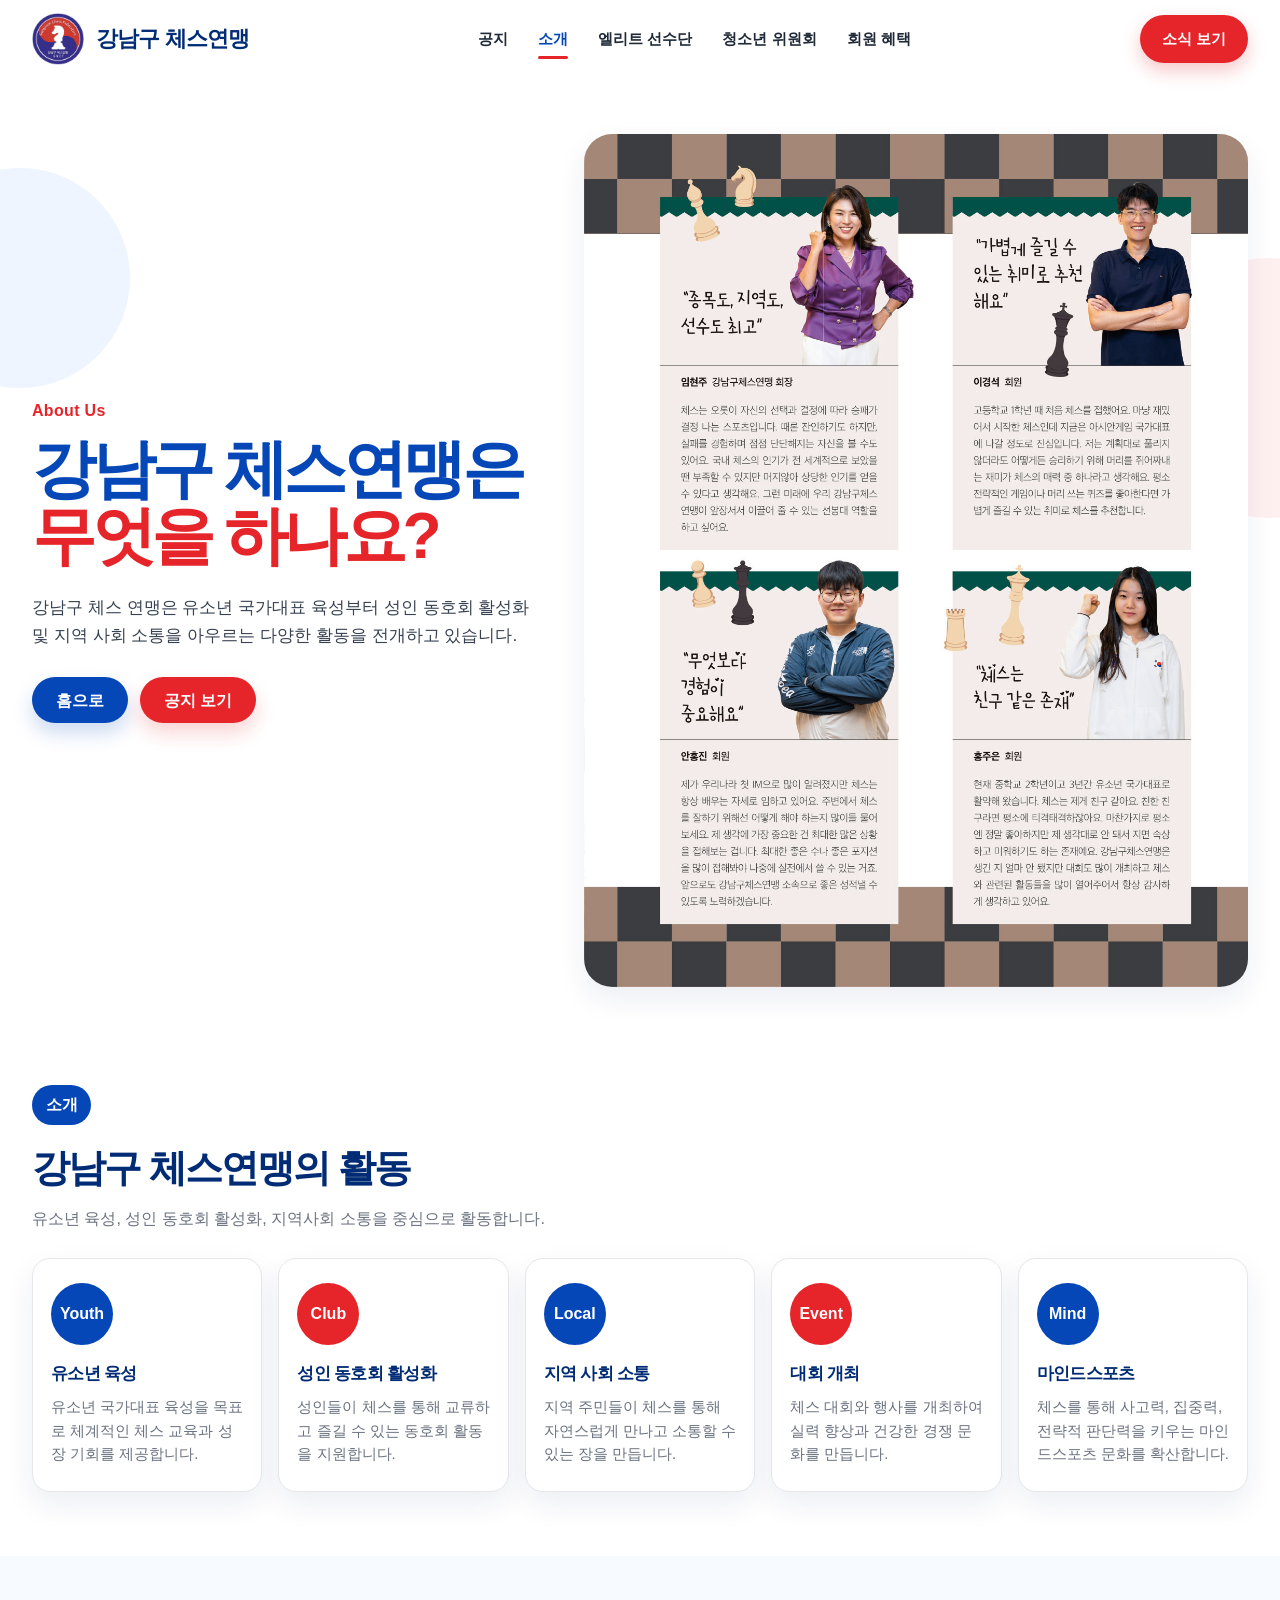
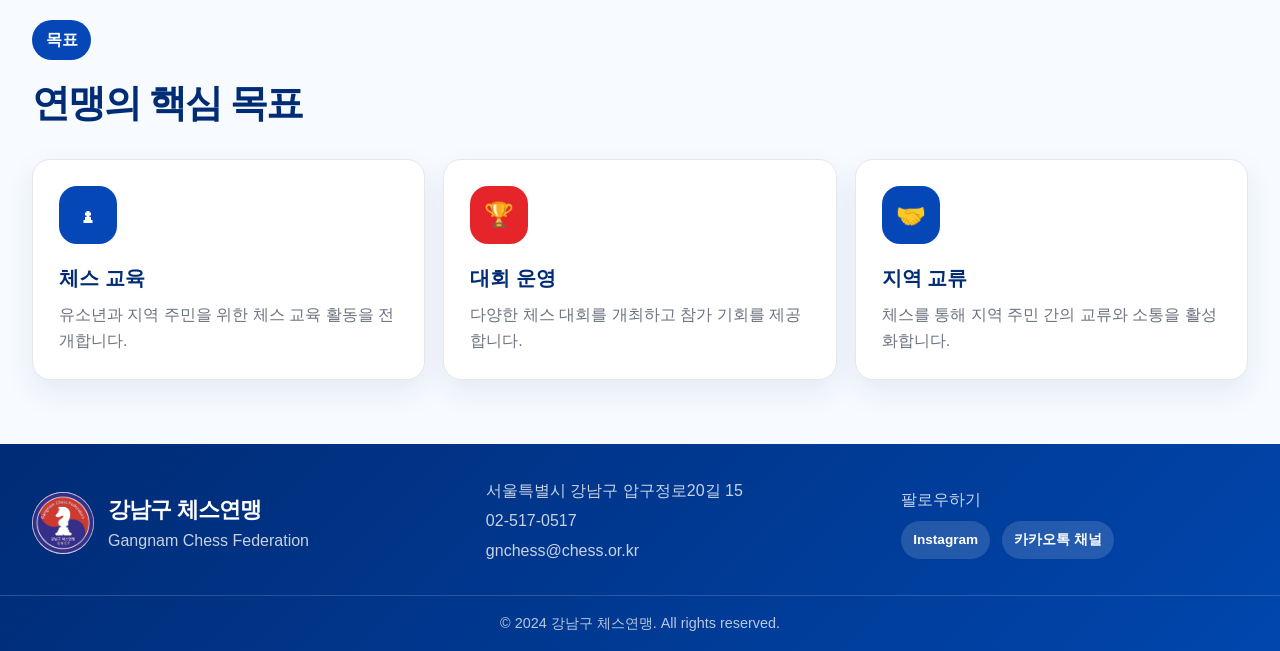
==== commit 4d53f026: "Adding homepage notice with google sheet" ====
--- a/about.html
+++ b/about.html
@@ -156,9 +156,9 @@
         </div>
       </div>
 
-      <div class="footer-info">
-        <p>서울특별시 강남구 ○○로 123</p>
-        <p>02-123-4567</p>
+     <div class="footer-info">
+        <p>서울특별시 강남구 압구정로20길 15</p>
+        <p>02-517-0517</p>
         <p>gnchess@chess.or.kr</p>
       </div>
 
--- a/style.css
+++ b/style.css
@@ -380,8 +380,9 @@
   display: flex;
   gap: 18px;
   overflow-x: auto;
+  overflow-y: hidden;
   padding: 8px 4px 22px;
-  scroll-snap-type: x mandatory;
+  scroll-snap-type: x proximity;
   cursor: grab;
 }
 
@@ -978,4 +979,113 @@
     min-height: 0;
     object-fit: contain;
   }
+}
+
+.notice-detail-button {
+  padding: 0;
+  border: 0;
+  background: transparent;
+  color: var(--red);
+  font: inherit;
+  font-weight: 900;
+  cursor: pointer;
+}
+
+.notice-detail-button:hover {
+  text-decoration: underline;
+}
+
+.notice-card.highlight .notice-detail-button {
+  color: #ffffff;
+}
+
+.notice-loading,
+.notice-empty,
+.notice-error {
+  width: 100%;
+  padding: 40px 20px;
+  text-align: center;
+  color: var(--gray);
+}
+
+.notice-error {
+  color: var(--red);
+}
+
+.notice-detail-button {
+  padding: 0;
+  border: 0;
+  background: transparent;
+  color: var(--red);
+  font: inherit;
+  font-weight: 900;
+  cursor: pointer;
+}
+
+.notice-detail-button:hover {
+  text-decoration: underline;
+}
+
+.notice-card.highlight .notice-detail-button {
+  color: #ffffff;
+}
+
+.notice-link-disabled {
+  color: var(--gray);
+  font-weight: 700;
+  cursor: default;
+}
+
+.notice-card.highlight .notice-link-disabled {
+  color: rgba(255, 255, 255, 0.65);
+}
+
+.notice-detail-link {
+  color: var(--red);
+  font-weight: 900;
+  text-decoration: none;
+}
+
+.notice-detail-link:hover,
+.notice-detail-link:focus-visible {
+  text-decoration: underline;
+  text-decoration-color: var(--red);
+  text-decoration-thickness: 2px;
+  text-underline-offset: 4px;
+}
+
+.notice-card {
+  padding: 0;
+  overflow: hidden;
+}
+
+.notice-card-image {
+  width: 100%;
+  height: 180px;
+  object-fit: cover;
+}
+
+.notice-card-body {
+  padding: 24px;
+}
+
+.notice-card-body .notice-tag {
+  margin-bottom: 14px;
+}
+
+.notice-detail-link {
+  color: var(--red);
+  font-weight: 900;
+  text-decoration: none;
+}
+
+.notice-detail-link:hover,
+.notice-detail-link:focus-visible {
+  text-decoration: underline;
+  text-decoration-thickness: 2px;
+  text-underline-offset: 4px;
+}
+
+.notice-card.highlight .notice-detail-link {
+  color: white;
 }
